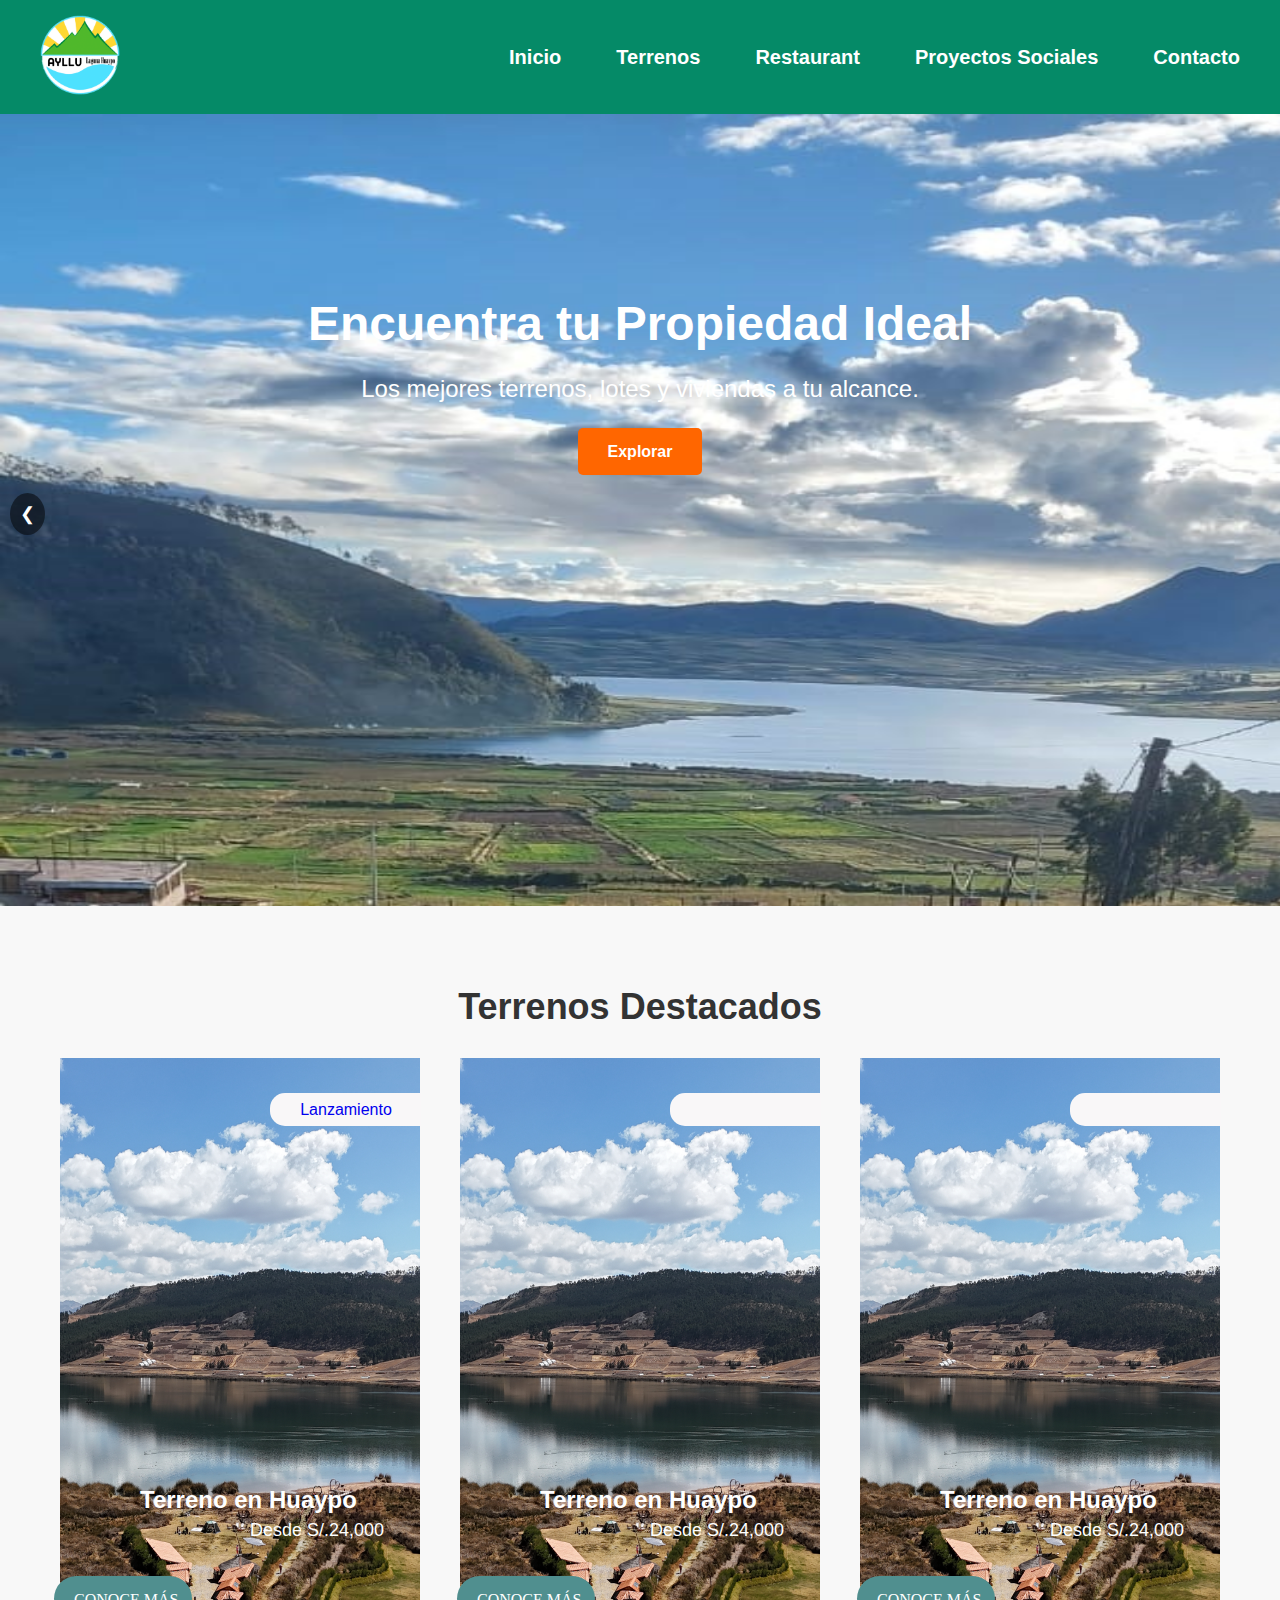
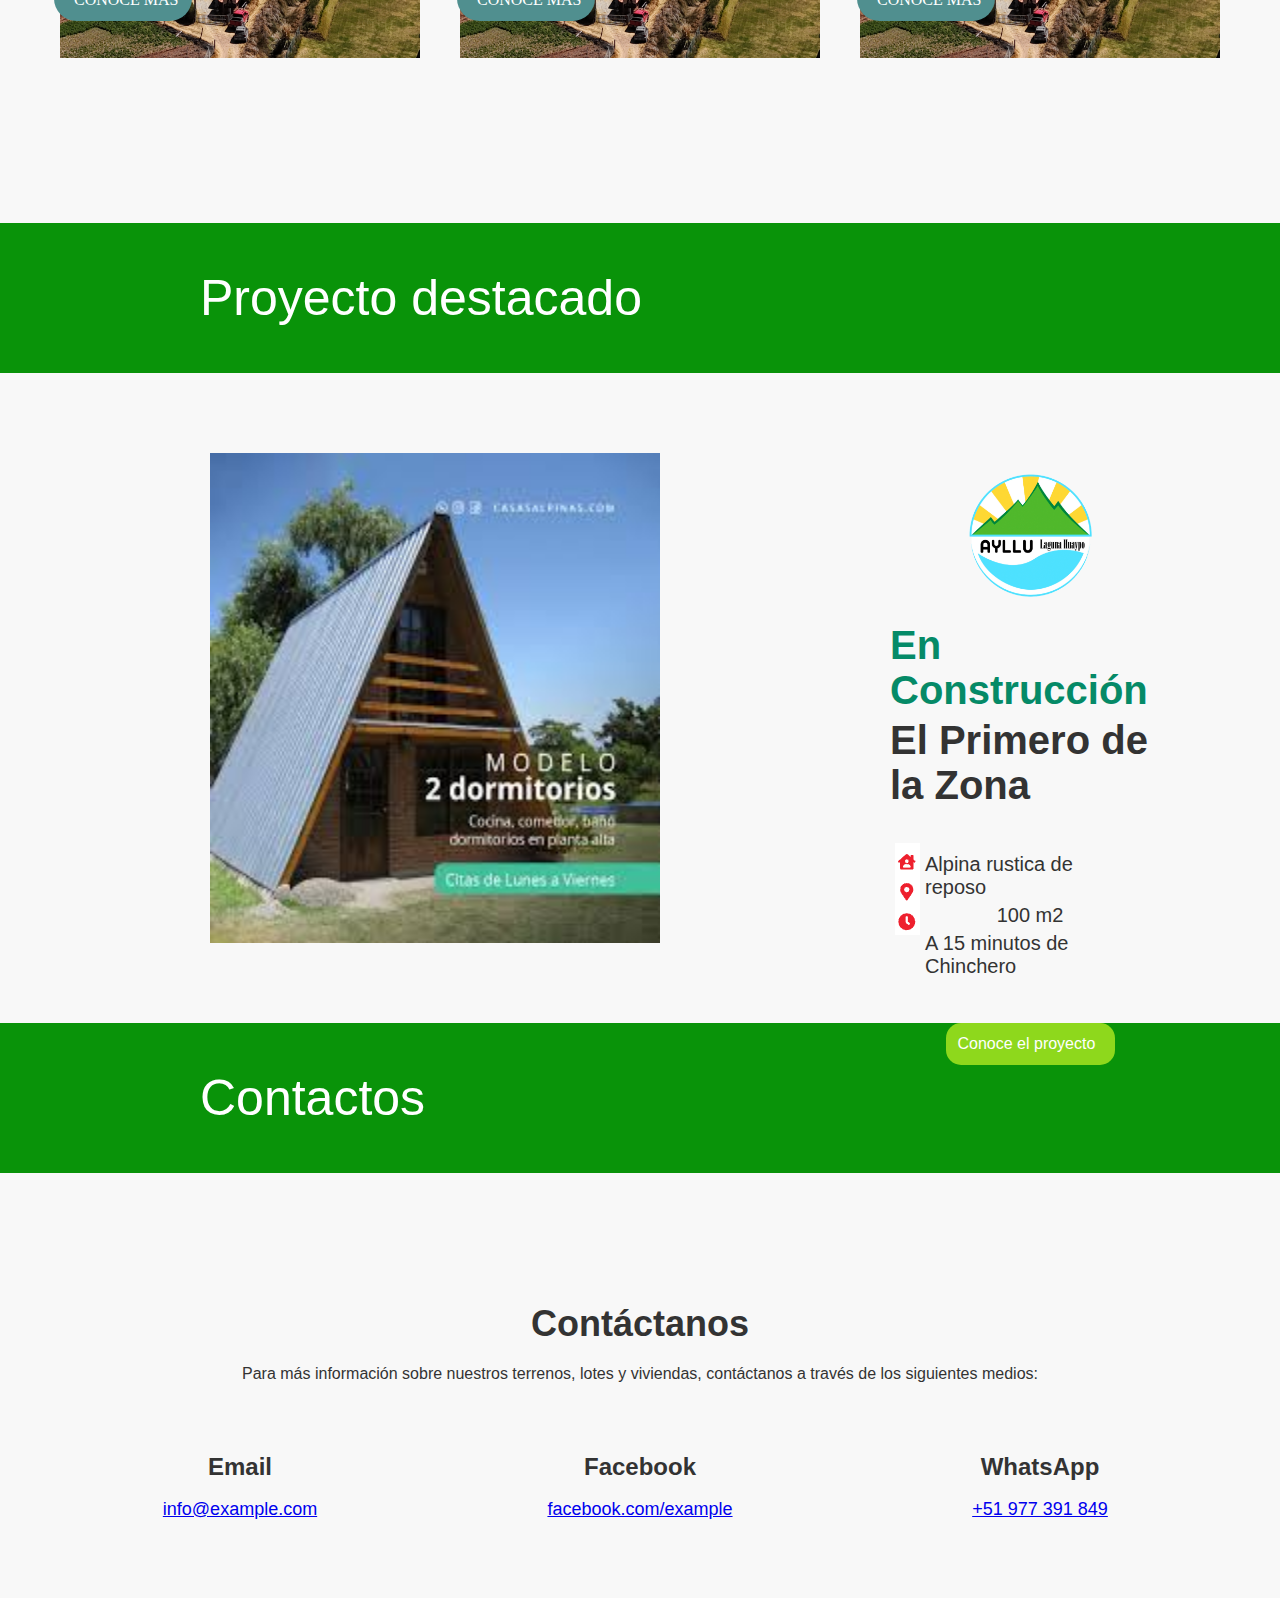
==== index.html @ 152e3546 "Mi primer sitio web" ====
<!DOCTYPE html>
<html lang="en">
<head>
    <meta charset="UTF-8">
    <meta name="viewport" content="width=device-width, initial-scale=1.0">
    <link rel="stylesheet" href="index.css">
    <title>Real Estate Web</title>
</head>
<body>
    <header class="header">
        <div class="container">
            <div class="logo">
                <a href="index.html"><img  src="img\imj.png" alt="logo"></a>
            </div>
            <nav class="nav">
                <ul>
                    <li><a href="index.html">Inicio</a></li>
                    <li><a href="terrenos.html">Terrenos</a></li>
                    <li><a href="restaurant.html">Restaurant</a></li>
                    <li><a href="#">Proyectos Sociales</a></li>
                    <li><a href="#">Contacto</a></li>
                </ul>
            </nav>
        </div>
    </header>
    <main>
        <section class="hero">
            <section class="mas_opciones_terrenos">

                <div class="carousel">
                    <div class="carousel-images">
                        <a class="link_otros_terrenos" href="terrenos.html">
                        <div class="informacion_carrusel"><img src="img/imagen1.jpg" alt="Imagen 1">
                        </div></a>
                        
                        <a class="link_otros_terrenos" href="restaurant.html">
                        <div class="informacion_carrusel"><img src="img/imagen2.jpg" alt="Imagen 2">
                            
                    </div></a>
          
                    <a class="link_otros_terrenos" href="terreno_3.html">
                    <div class="informacion_carrusel"><img src="img/imagen3.jpg" alt="Imagen 3">
                        
                </div> </a>
                    </div>
                    <button class="prev" onclick="moveSlide(-1)">&#10094;</button>
                    <button class="next" onclick="moveSlide(1)">&#10095;</button>
                </div>
            
                <script src="script1.js"></script>
                    
            </section>
            <div class="container">
                <h1>Encuentra tu Propiedad Ideal</h1>
                <p>Los mejores terrenos, lotes y viviendas a tu alcance.</p>
                <a href="terrenos.html" class="btn">Explorar</a>
            </div>
        </section>
        <section class="properties">
            <div class="container">
                <h2>Terrenos Destacados</h2>
                <div class="property-list">
                    <div class="property">
                        <a href="terrenos.html">
                            <div class="estado">Lanzamiento</div>
                       <div class="contenedor_fondo"><img class="fondo" src="img\vista superior.png" alt="Terreno 1"></div>
                        <h3 class="titulo_primario">Terreno en Huaypo</h3>
                        <p class="ubica">Desde S/.24,000</p>
                        <a class="l_terrenos" href="terrenos.html">CONOCE MÁS</a>
                        </a>
                </div>
                <div class="property">
                    <a href="terrenos.html">
                        <div class="estado"></div>
                   <div class="contenedor_fondo"><img class="fondo" src="img\vista superior.png" alt="Terreno 1"></div>
                    <h3 class="titulo_primario">Terreno en Huaypo</h3>
                    <p class="ubica">Desde S/.24,000</p>
                    <a class="l_terrenos1" href="terrenos.html">CONOCE MÁS</a>
                    </a>
            </div>
            <div class="property">
                <a href="terrenos.html">
                    <div class="estado"></div>
               <div class="contenedor_fondo"><img class="fondo" src="img\vista superior.png" alt="Terreno 1"></div>
                <h3 class="titulo_primario">Terreno en Huaypo</h3>
                <p class="ubica">Desde S/.24,000</p>
                <a class="l_terrenos2" href="terrenos.html">CONOCE MÁS</a>
                </a>
        </div>
                </div>
            </div>
        </section>
        <section class="about">
                   <div class="r1">Proyecto destacado</div>
                   <div class="r2">
                    <img class="alpina" src="img\images.jpeg" >
                    <div class="info_alpina">
                        <img class="ayllu" src="img\imj.png" >
                        <h3 class="alpina_titulo">En Construcción</h3>
                        <h3 class="alpina_titulo1">El Primero de 
                            la Zona</h3>
                        <span>
                            <img class="log" src="img\Captura de pantalla 2024-08-03 172304.png" >
                            <div class="plujins">
                            <p>Alpina rustica de reposo</p>
                            <p>100 m2</p>
                            <p>A 15 minutos de Chinchero</p></div>
                        </span>
                        <a class="alpina_link" href="">Conoce el proyecto</a>
                    </div>
                   </div>
                   <div class="r3">Contactos </div>
        </section>
        <section class="contact">
            <div class="container">
                <h2>Contáctanos</h2>
                <p>Para más información sobre nuestros terrenos, lotes y viviendas, contáctanos a través de los siguientes medios:</p>
                <div class="contact-info">
                    <div>
                        <h3>Email</h3>
                        <p><a href="mailto:info@example.com">info@example.com</a></p>
                    </div>
                    <div>
                        <h3>Facebook</h3>
                        <p><a href="https://facebook.com">facebook.com/example</a></p>
                    </div>
                    <div>
                        <h3>WhatsApp</h3>
                        <p><a href="https://wa.me/123456789">+51 977 391 849</a></p>
                    </div>
                </div>
            </div>
        </section>
    </main>
    <footer class="footer">
        <div class="container">
            <p>&copy; 2024 Real Estate Web. Todos los derechos reservados.</p>
        </div>
    </footer>
</body>
</html>
---- index.css ----
body {
    font-family: Arial, sans-serif;
    margin: 0;
    padding: 0;
    color: #333;
}

.header {
    background-color: #058a67;
    color: white;
    padding: 15px 0;
}

.header .container {
    display: flex;
    justify-content: space-between;
    align-items: center;
    max-width: 1200px;
    margin: 0 auto;
}

.logo img {
    height: 80px;
}

.nav ul {
    list-style: none;
    margin: 0;
    padding: 0;
    display: flex;
}

.nav ul li {
    margin-left: 55px;
}

.nav ul li a {
    color: white;
    text-decoration: none;
    font-weight: bold;
    transition: color 0.3s;
    font-size: 20px;
}

.nav ul li a:hover {
    color: #ff6600;
}

.hero {
    background: url('img/hero.jpg') no-repeat center center/cover;
    color: white;
    padding: 150px 0;
    text-align: center;
}

.hero .container {
    max-width: 800px;
    margin: 0 auto;
    z-index: 1;
    position: relative;
}

.hero h1 {
    font-size: 48px;
    margin-bottom: 20px;
}

.hero p {
    font-size: 24px;
    margin-bottom: 40px;
}

.hero .btn {
    background-color: #ff6600;
    color: white;
    padding: 15px 30px;
    text-decoration: none;
    border-radius: 5px;
    font-weight: bold;
    transition: background-color 0.3s;
}

.hero .btn:hover {
    background-color: #e65c00;
}

.properties, .about, .contact {
    padding: 50px 0;
    background-color: #f8f8f8;
    top: 295px;
    position: relative;
}

.properties .container, .about .container, .contact .container {
    max-width: 1200px;
    margin: 0 auto;
    text-align: center;
}

.properties h2, .about h2, .contact h2 {
    font-size: 36px;
    margin-bottom: 20px;
}

.property-list {
    display: flex;
    justify-content: space-around;
    flex-wrap: wrap;
}

.property {
    margin: 10px;
    padding: 0px;
    width: 30%;
    transition: transform 0.3s;
    height: 655px;
}
.contenedor_fondo{
    width: 360px;
    height: 600px;
}
.fondo:hover{
    transform: scale(1.05);
    transition: transform 1s;
    overflow: hidden;
}
.l_terrenos:hover{
    background: #508f8f;
    z-index: 1;
}
.l_terrenos1{
    width: 118px;
    display: flex;
    position: absolute;
    top: 670px;
    right: 685px;
    background: #508f8f;
    height: 15px;
    border-radius: 50px;
    padding: 15px 0px 15px 20px;
    text-align: center;
    align-content: center;
    text-decoration: none;
    color: white;
    font-family: Stencil;
}
.l_terrenos2{
    width: 118px;
    display: flex;
    position: absolute;
    top: 670px;
    right: 285px;
    background: #508f8f;
    height: 15px;
    border-radius: 50px;
    padding: 15px 0px 15px 20px;
    text-align: center;
    align-content: center;
    text-decoration: none;
    color: white;
    font-family: Stencil;
}
.estado{
    width: 150px;
    height: 25px;
    background: #F9F7F8;
    position: absolute;
    margin: 35px 0px 0px 210px;
    border-radius: 15px 0px 0px 15px;
    z-index: 1;
    padding: 8px 0px 0px 1px;
}
.estado:hover{
    transform: translateX(5px);
    transition: transform 1s;
}
.property img {
    max-width: 100%;
    height: auto;
    margin-bottom: 0px;
    height: 600px;
}
.imagen_principal{
    position: absolute;
    right: 0px;
    z-index: 1;
    top: 114px;
    background-size: 100%;
    object-fit: contain;
    height: 685px;
    width: 1519px;
}
.property h3 {
    font-size: 24px;
    margin-bottom: 10px;
    top: 555px;
    position: absolute;
    padding: 1px 1px 1px 80px;
    color: white;
}

.property p {
    font-size: 18px;
    color: white;
    top: 595px;
    position: absolute;
    padding: 1px 1px 1px 190px;
}

.about p {
    font-size: 20px;
    max-width: 800px;
    margin: 0 auto;
}

.contact-info {
    display: flex;
    justify-content: space-around;
    padding-top: 20px;
}

.contact-info div {
    flex: 1;
    margin: 10px;
}

.contact-info h3 {
    font-size: 24px;
    margin-bottom: 10px;
}

.contact-info p {
    font-size: 18px;
}

.footer {
    background-color: #333;
    color: white;
    text-align: center;
    padding: 20px 0;
}

.footer .container {
    max-width: 1200px;
    margin: 0 auto;
}

.footer p {
    margin: 0;
}
.carousel {
    overflow: hidden;
    max-height: 110%;
    display: flex;
    width: 1519px;
    height: 800px;
}

.carousel-images {
    display: flex;
    transition: transform 0.5s ease-in-out;
}

.carousel-images img {
    height: 800px;
    width: 1545px;
}

.prev, .next {
    position: absolute;
    top: 50%;
    transform: translateY(-50%);
    background-color: rgba(0, 0, 0, 0.5);
    color: white;
    border: none;
    padding: 10px;
    cursor: pointer;
    z-index: 10;
    font-size: 18px;
    border-radius: 50%;
}
.prev {
    left: 10px;
}

.next {
    right: 10px;
}

.prev:hover, .next:hover {
    background-color: rgba(0, 0, 0, 0.8);
}
.deta{
    padding: 12px;
    height: 155px;
    gap: 10px;
    display: flex;
    flex-direction: column;
}

.cierre{
    position: absolute;
    width: 1520px;
    height: 460px;
    background: #ededed;
    top: 2300px;
    display: flex;
    flex-direction: row;
    flex-wrap: nowrap;
    justify-content: space-around;
}
.palabra1{
    font-size: 14px;
    color: black;
}
.palabra2{
    font-size: 16px;
    color: black;
}
.palabra3{
    font-size: 14px;
    color: gray;
}
.modal {
    display: none;
    position: fixed;
    z-index: 1;
    left: 0;
    top: 0;
    width: 100%;
    height: 100%;
    overflow: auto;
    background-color: rgb(0, 0, 0);
    background-color: rgb(0 0 0 / 80%);
}

/* Contenido del modal */
.modal-content {
    margin: 4% auto;
    padding: 20px;
    box-shadow: 0 4px 8px rgba(0, 0, 0, 0.2);
    border-radius: 10px;
    width: 1200px;
    height: 550px;
}

/* El botón de cierre (x) */
.close {
    color: #aaa;
    float: right;
    font-size: 28px;
    font-weight: bold;
    z-index: 1;
    position: relative;
}

.close:focus {
    color: #000;
    text-decoration: none;
    cursor: pointer;
}
.fondo_modal{
    display: contents;
}
.content{
    top: -660px;
    position: relative;
}
.item1{
    display: block;
    max-width: 1070px;
    height: auto;
    height: 480px;
}
.mas_opciones_terrenos{
    top: 114px;
    position: absolute;
}
.l_terrenos{
    width: 118px;
    display: flex;
    position: absolute;
    top: 670px;
    right: 1088px;
    background: #508f8f;
    height: 15px;
    border-radius: 50px;
    padding: 15px 0px 15px 20px;
    text-align: center;
    align-content: center;
    text-decoration: none;
    color: white;
    font-family: Stencil;
}
.r1{
    height: 150px;
    background: #099309;
    color: white;
    font-size: 50px;
    align-content: flex-start;
    display: flex;
    flex-direction: column;
    flex-wrap: nowrap;
    justify-content: center;
    padding: 0px 31px 0px 200px;
}
.r2{
    height: 650px;
    display: flex;
    flex-direction: row;
}
.r3{
    height: 150px;
    background: #099309;
    color: white;
    font-size: 50px;
    align-content: flex-start;
    display: flex;
    flex-direction: column;
    flex-wrap: nowrap;
    justify-content: center;
    padding: 0px 31px 0px 200px;
}
.ayllu{
    width: 125px;
}
.alpina{
    width: 450px;
    margin: 80px 210px; 
}
.alpina:hover{
  transform: scale(1.1);
  transition: transform 1.5s;
  border: 3px solid green;
  box-shadow: 10px 5px 5px green;
  ;
}
.info_alpina{
    margin: 100px 100px 100px 10px;
    display: flex;
    flex-direction: column;
    align-items: center;
}
.alpina_titulo{
    color: #058a67;
    font-size: 40px;
    margin: 25px 10px 0px 10px;
}
.alpina_titulo1{
    font-size: 40px;
    margin: 5px 10px 0px 10px;
}
.log{
    position: absolute;
    margin: 35px 0px 0px 15px;
}
.plujins{
    margin: 45px;
    gap: 5px;
    display: flex;
    flex-direction: column;
}
.alpina_link{
    width: 145px;
    height: 50px;
    background: #8ed81c;
    text-decoration: none;
    color: white;
    padding: 12px;
    border-radius: 15px;
}
.alpina_link:hover{
    background: rgb(108, 157, 33);
}
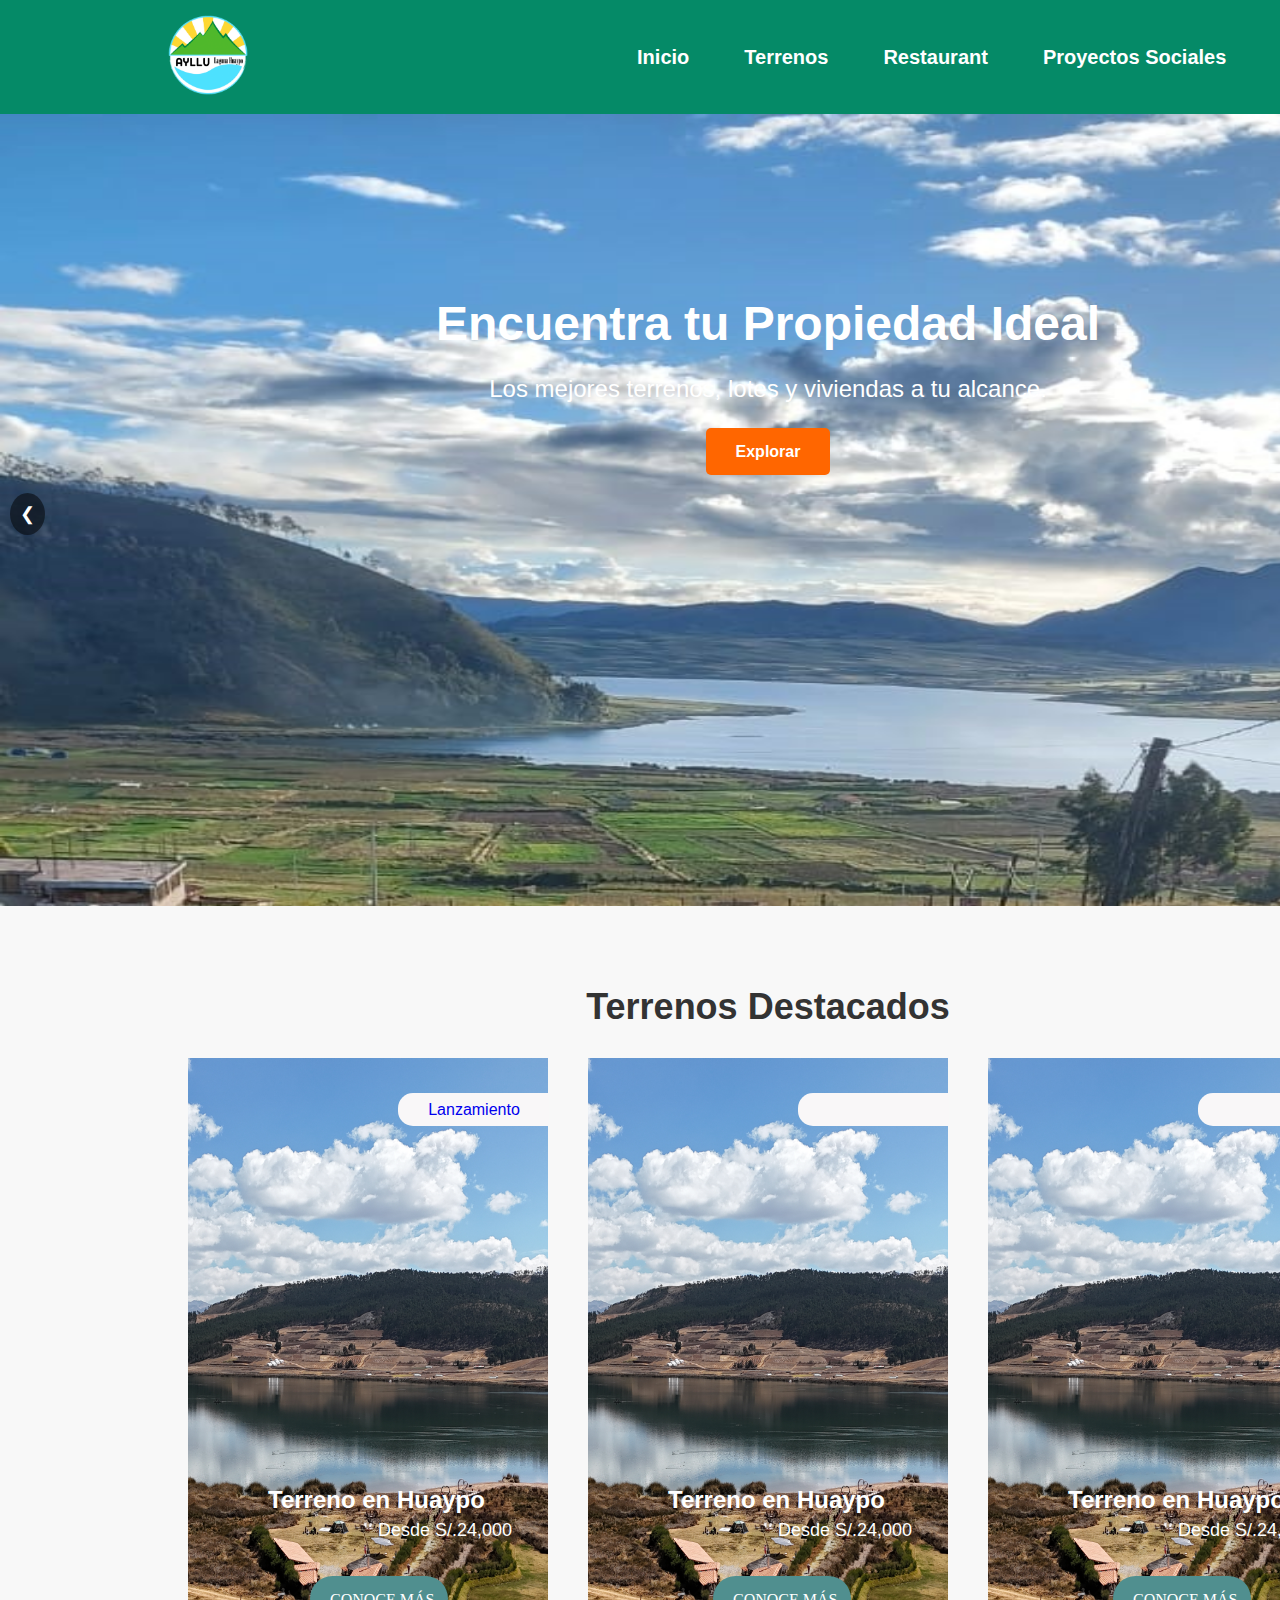
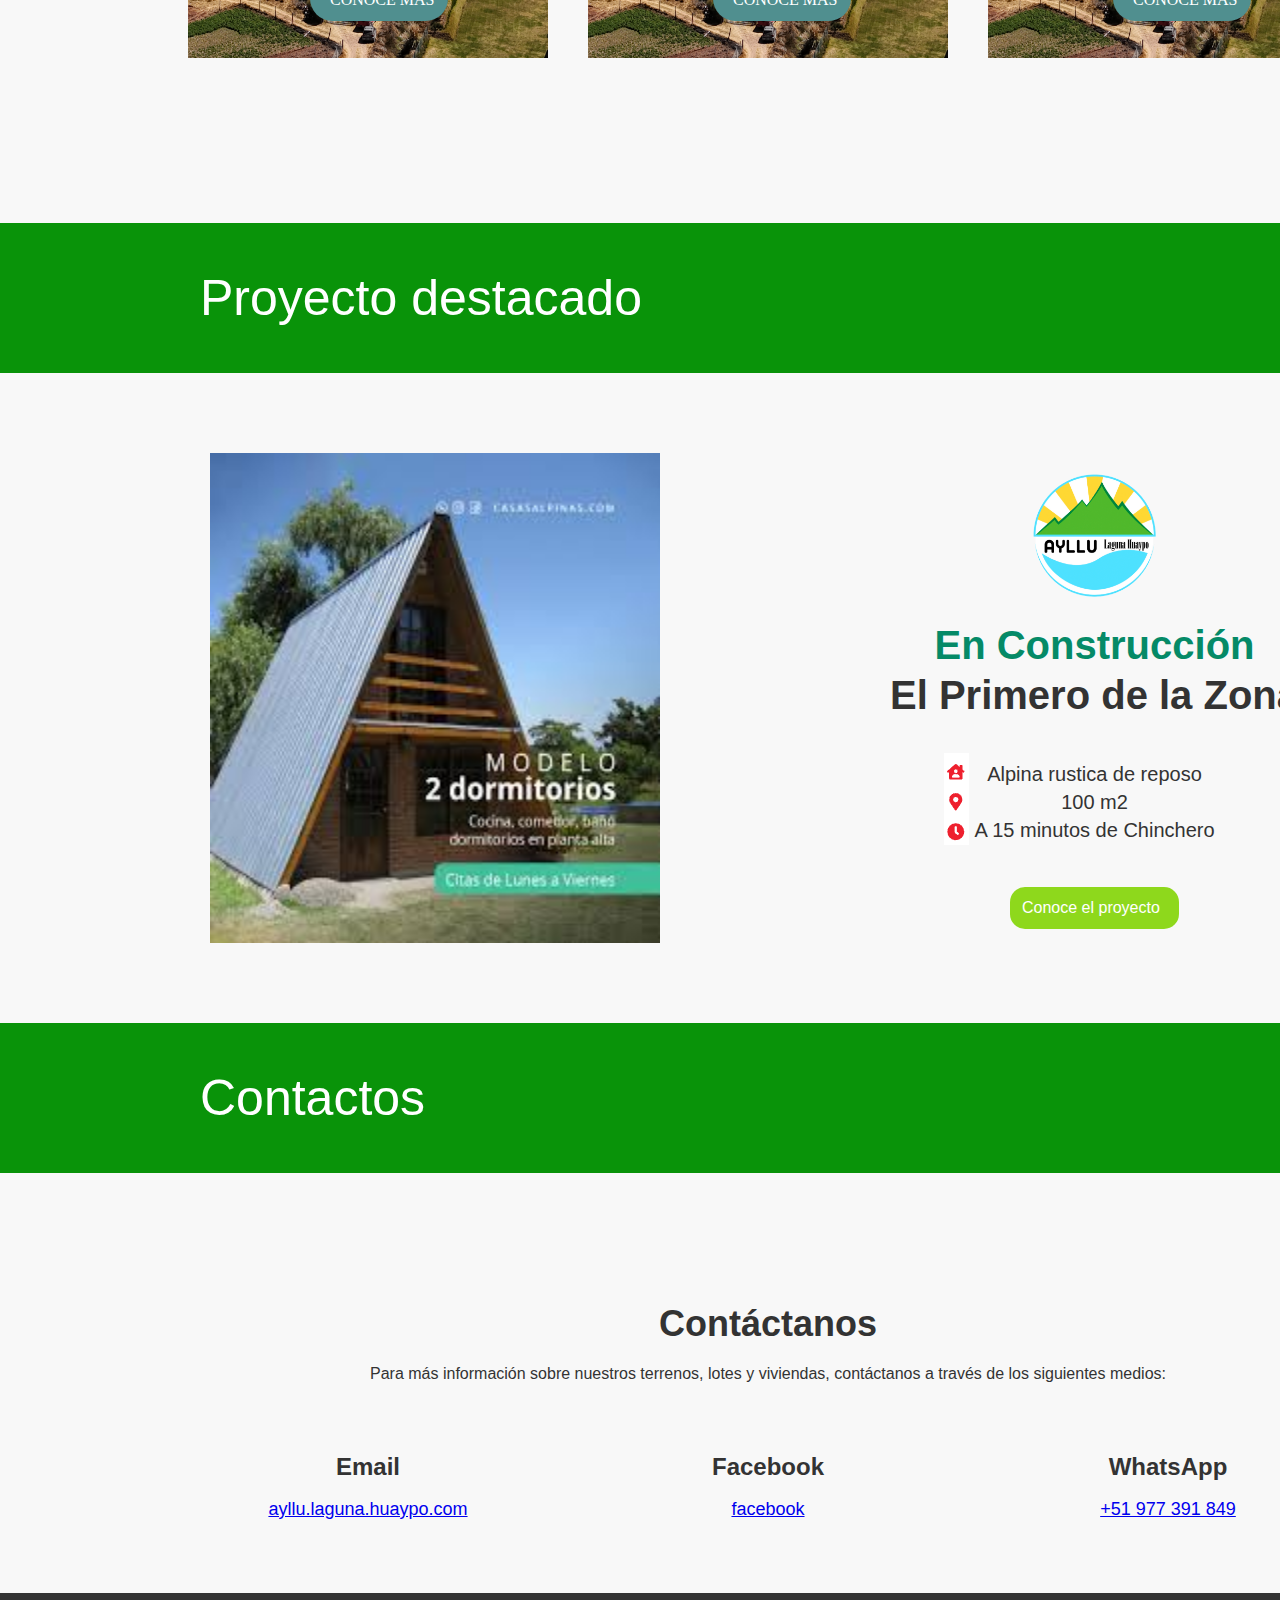
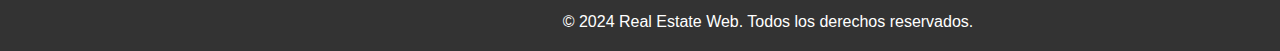
==== commit ddc493bb: "terminado" ====
--- a/index.html
+++ b/index.html
@@ -118,11 +118,11 @@
                 <div class="contact-info">
                     <div>
                         <h3>Email</h3>
-                        <p><a href="mailto:info@example.com">info@example.com</a></p>
+                        <p><a href="mailto:info@example.com">ayllu.laguna.huaypo.com</a></p>
                     </div>
                     <div>
                         <h3>Facebook</h3>
-                        <p><a href="https://facebook.com">facebook.com/example</a></p>
+                        <p><a href="https://facebook.com">facebook</a></p>
                     </div>
                     <div>
                         <h3>WhatsApp</h3>
--- a/index.css
+++ b/index.css
@@ -3,6 +3,7 @@
     margin: 0;
     padding: 0;
     color: #333;
+    width: 1536px;
 }
 
 .header {
@@ -238,6 +239,8 @@
     color: white;
     text-align: center;
     padding: 20px 0;
+    position: relative;
+    top: 290px;
 }
 
 .footer .container {
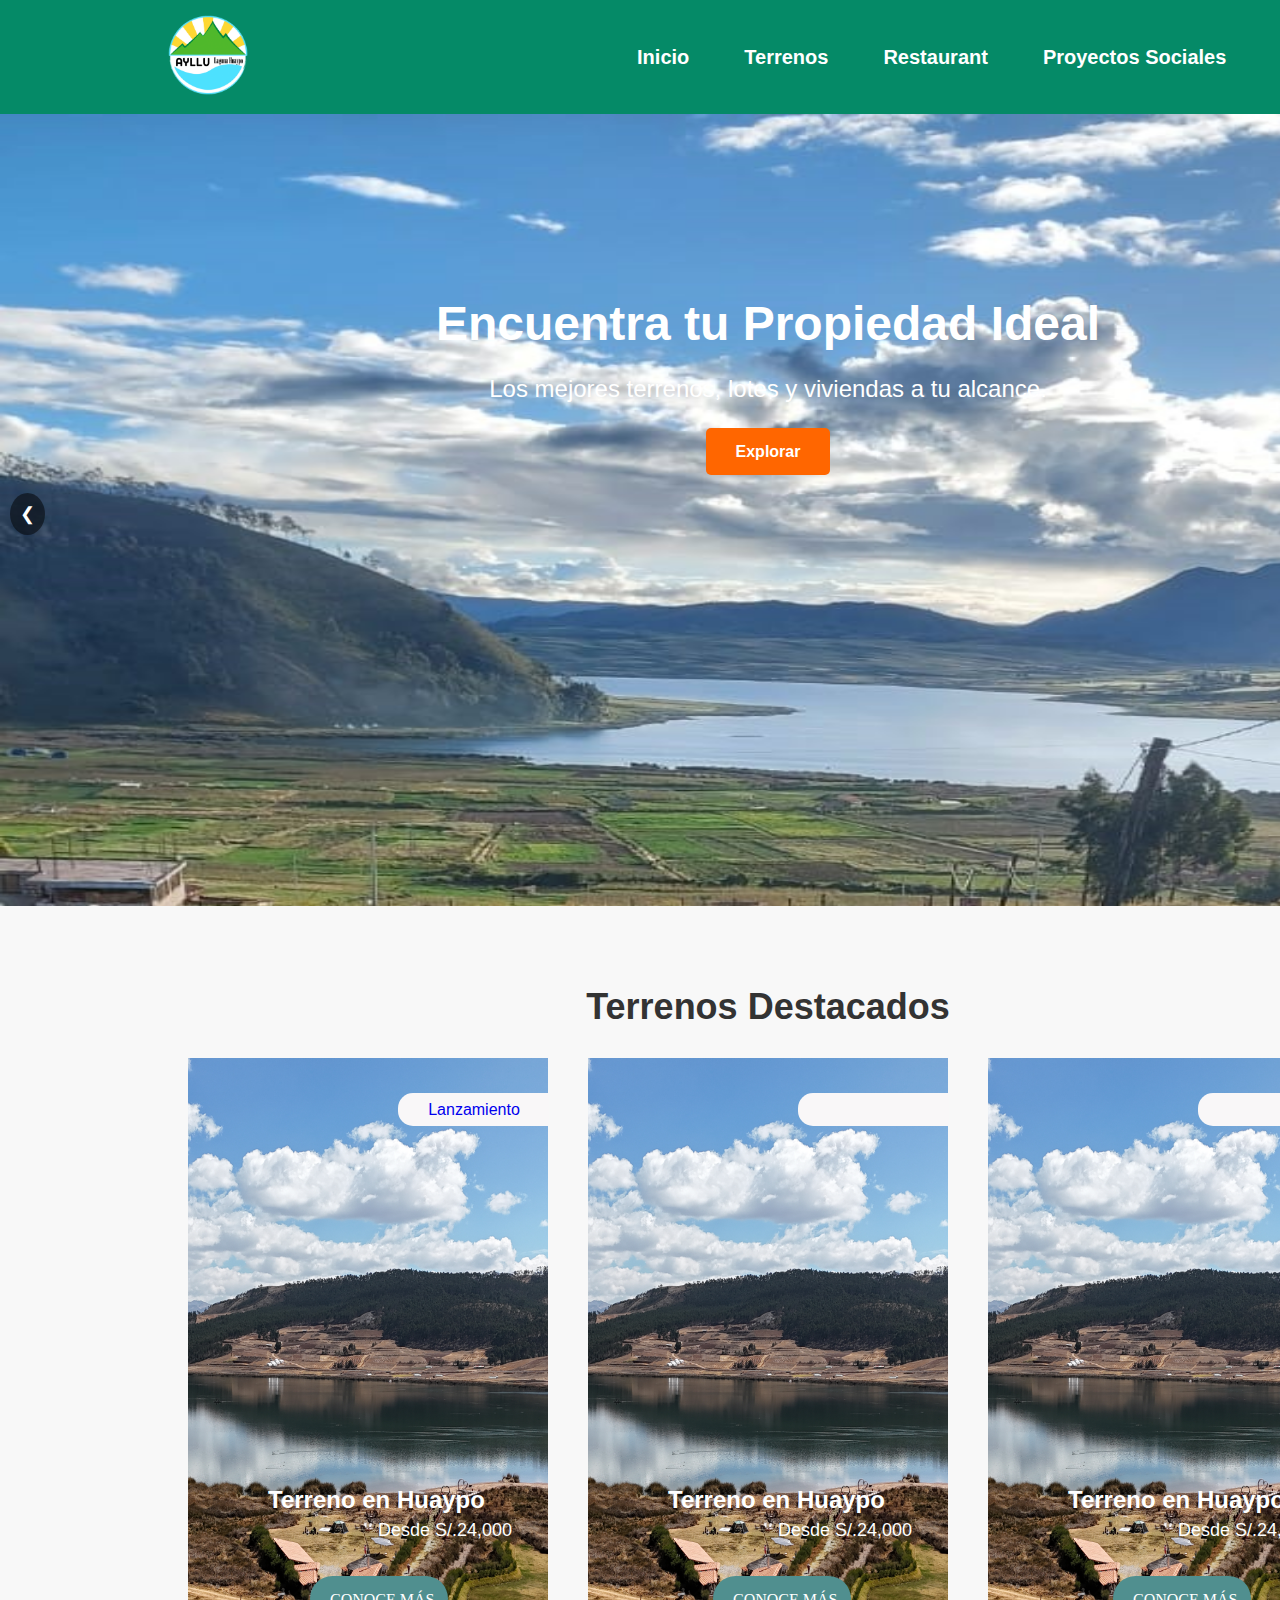
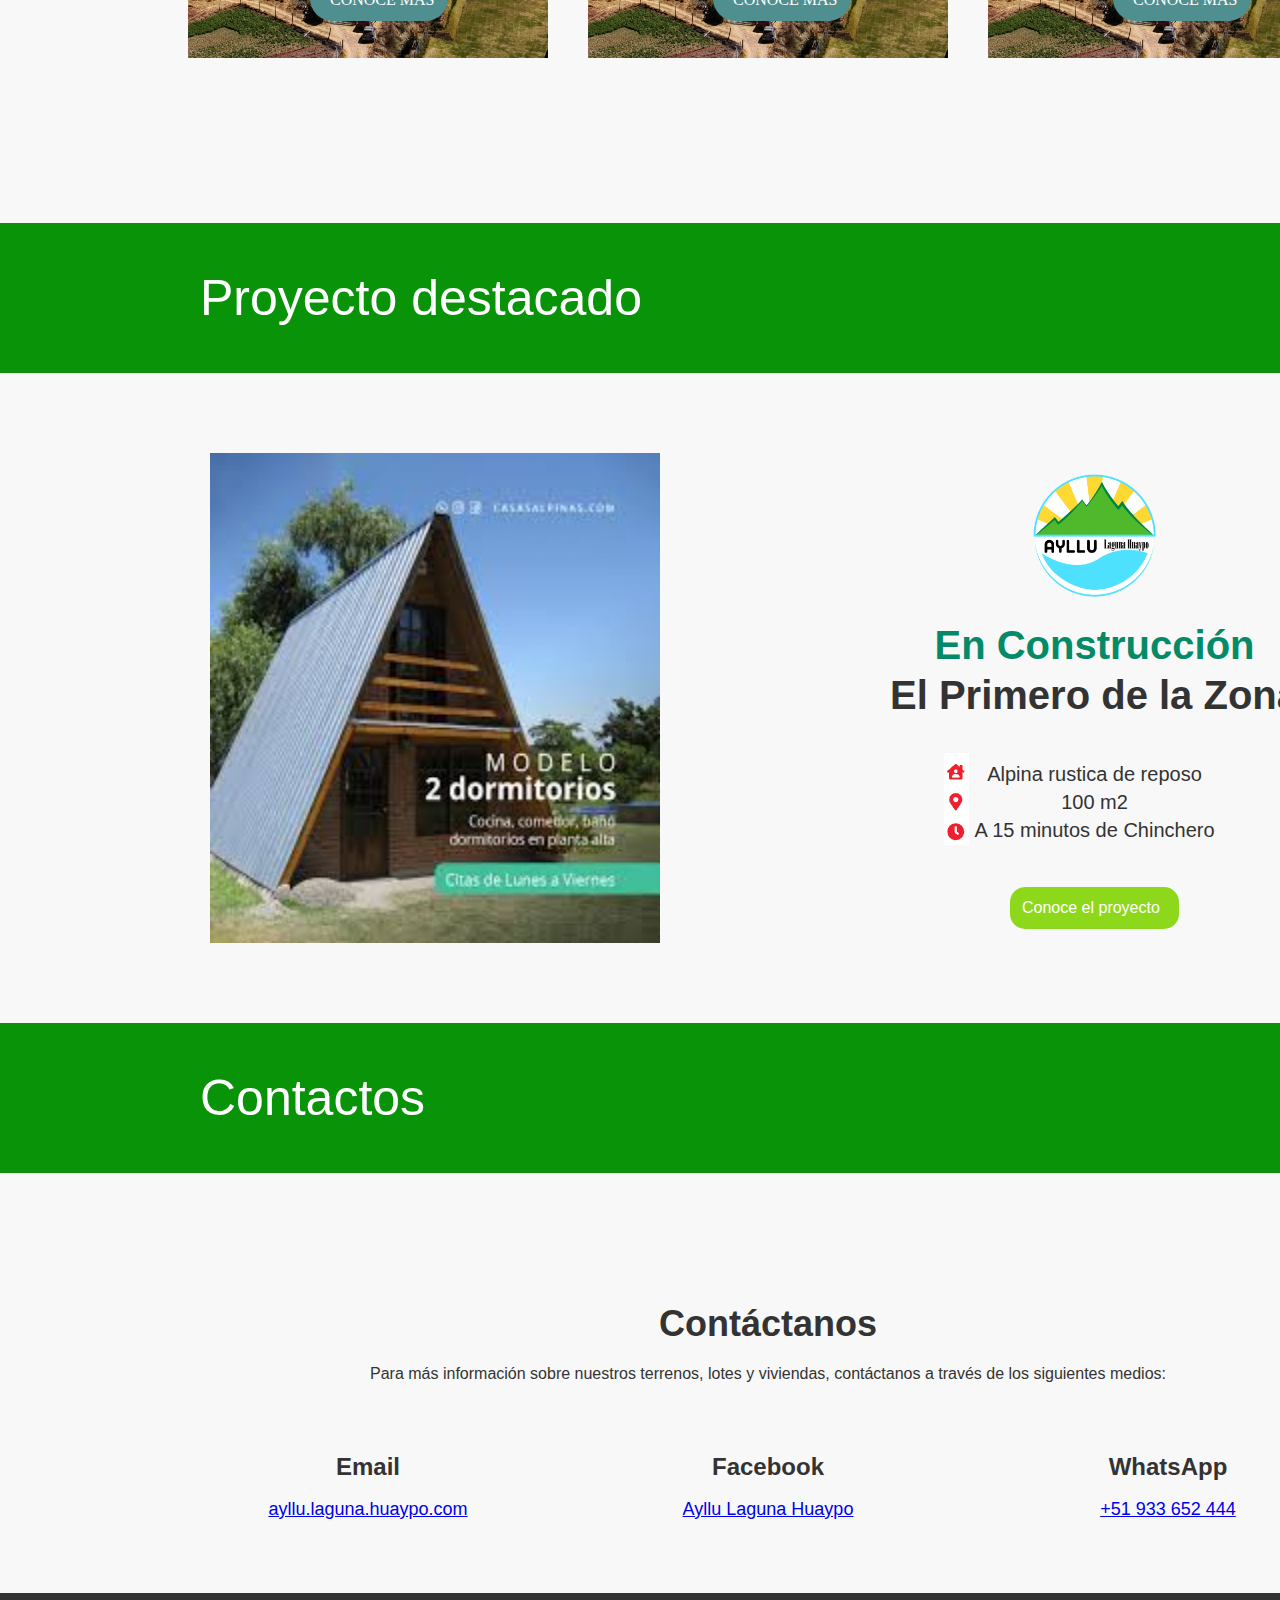
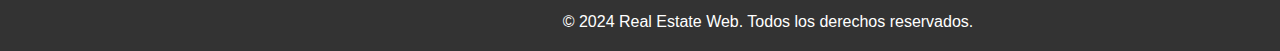
==== commit eb10f986: "b" ====
--- a/index.html
+++ b/index.html
@@ -122,11 +122,11 @@
                     </div>
                     <div>
                         <h3>Facebook</h3>
-                        <p><a href="https://facebook.com">facebook</a></p>
+                        <p><a href="https://facebook.com">Ayllu Laguna Huaypo</a></p>
                     </div>
                     <div>
                         <h3>WhatsApp</h3>
-                        <p><a href="https://wa.me/123456789">+51 977 391 849</a></p>
+                        <p><a href="https://wa.me/123456789">+51 933 652 444</a></p>
                     </div>
                 </div>
             </div>
